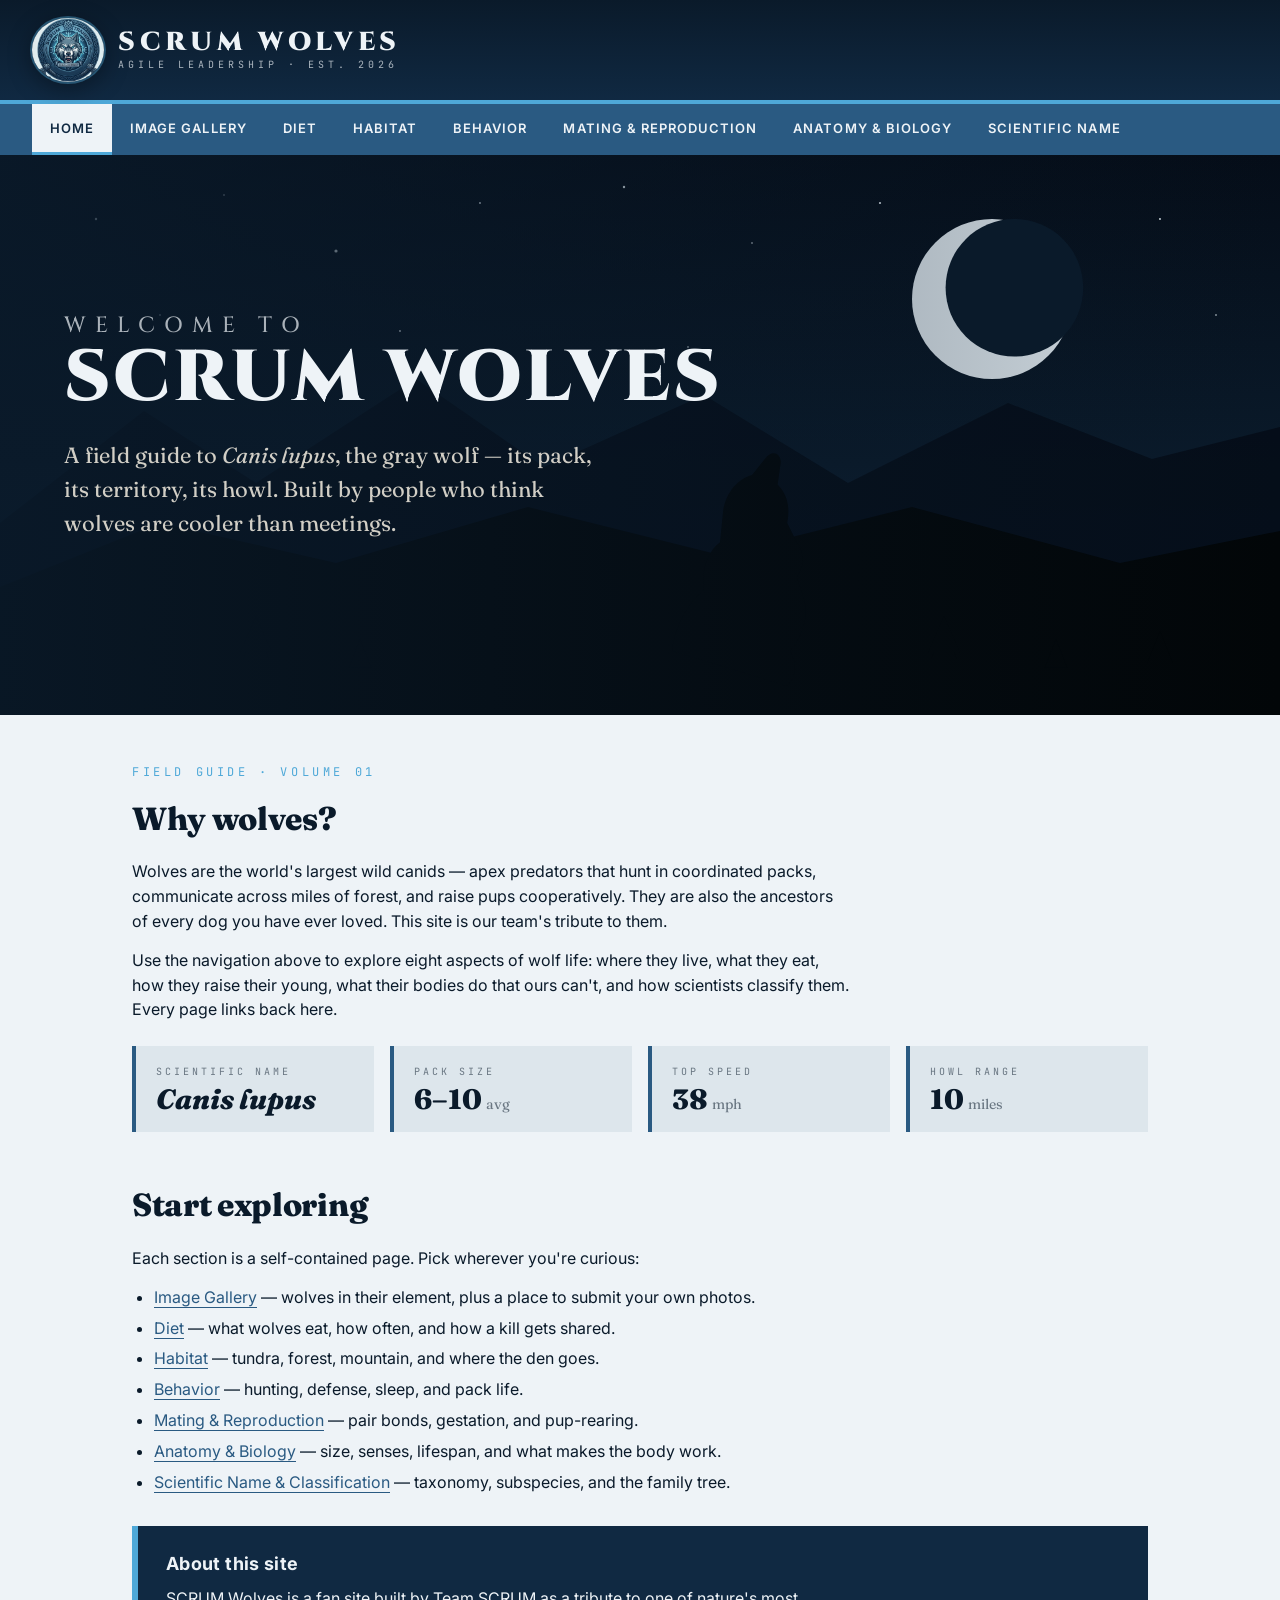
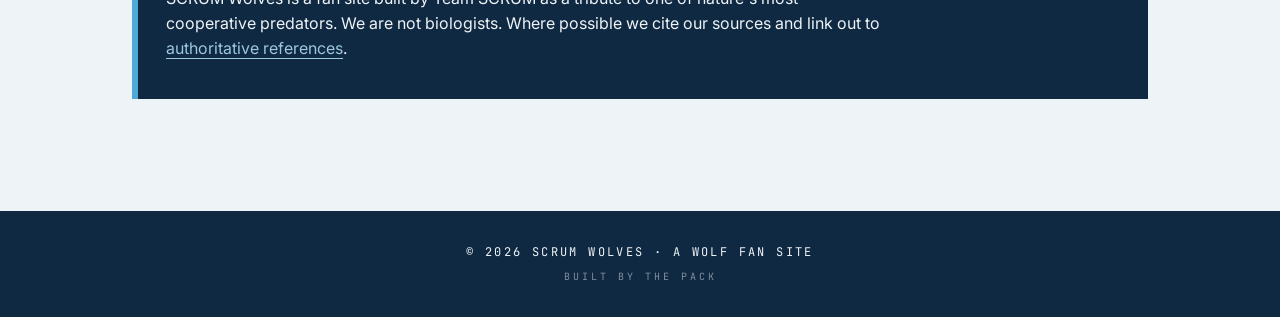
==== index.html @ 063d77d5 "Initial commit" ====
<!doctype html>
<html lang="en">
<head>
<meta charset="utf-8" />
<title>SCRUM Wolves — Home</title>
<meta name="viewport" content="width=device-width, initial-scale=1" />
<link rel="preconnect" href="https://fonts.googleapis.com" />
<link rel="preconnect" href="https://fonts.gstatic.com" crossorigin />
<link href="https://fonts.googleapis.com/css2?family=Cinzel:wght@500;700;900&family=Fraunces:opsz,wght@9..144,400;9..144,600;9..144,800&family=Inter:wght@400;500;600;700&family=JetBrains+Mono:wght@400;600&display=swap" rel="stylesheet" />
<link rel="stylesheet" href="site/styles.css" />
</head>
<body>

<header class="site-header">
  <div class="brand">
    <img src="site/logo.png" alt="SCRUM Wolves crest" />
    <div class="brand-text">SCRUM WOLVES<small>AGILE LEADERSHIP · EST. 2026</small></div>
  </div>
</header>

<nav class="site-nav">
  <a href="index.html" class="active">Home</a>
  <a href="gallery.html">Image Gallery</a>
  <a href="diet.html">Diet</a>
  <a href="habitat.html">Habitat</a>
  <a href="behavior.html">Behavior</a>
  <a href="mating.html">Mating &amp; Reproduction</a>
  <a href="anatomy.html">Anatomy &amp; Biology</a>
  <a href="classification.html">Scientific Name</a>
</nav>

<section class="hero">
  <svg class="hero-art" viewBox="0 0 1600 700" preserveAspectRatio="xMidYMid slice">
    <defs>
      <linearGradient id="sky" x1="0" y1="0" x2="0" y2="1">
        <stop offset="0" stop-color="#050d18" />
        <stop offset="0.55" stop-color="#0a1a2a" />
        <stop offset="1" stop-color="#102942" />
      </linearGradient>
    </defs>
    <rect width="1600" height="700" fill="url(#sky)" />
    <circle cx="1240" cy="180" r="100" fill="#dde6ec" />
    <circle cx="1268" cy="166" r="86" fill="#0a1a2a" />
    <!-- stars -->
    <g fill="#dde6ec">
      <circle cx="120" cy="80" r="1.5" /><circle cx="280" cy="50" r="1" /><circle cx="420" cy="120" r="2" />
      <circle cx="600" cy="60" r="1.2" /><circle cx="780" cy="40" r="1.5" /><circle cx="940" cy="110" r="1" />
      <circle cx="1100" cy="60" r="1.4" /><circle cx="1450" cy="80" r="1.2" /><circle cx="1520" cy="200" r="1" />
      <circle cx="200" cy="200" r="1" /><circle cx="500" cy="220" r="1.2" /><circle cx="860" cy="240" r="1" />
    </g>
    <!-- mountains -->
    <path d="M0 460 L 180 320 L 320 410 L 520 280 L 680 390 L 880 300 L 1060 410 L 1260 310 L 1440 380 L 1600 340 L 1600 700 L 0 700 Z" fill="#050d18" opacity="0.9" />
    <path d="M0 540 L 200 460 L 420 510 L 660 440 L 900 500 L 1140 440 L 1400 510 L 1600 470 L 1600 700 L 0 700 Z" fill="#020608" />
    <!-- trees -->
    <g fill="#020608">
      <g transform="translate(80 580)"><polygon points="0,0 -16,40 16,40" /><polygon points="0,-14 -20,32 20,32" /></g>
      <g transform="translate(180 600)"><polygon points="0,0 -14,36 14,36" /><polygon points="0,-12 -18,28 18,28" /></g>
      <g transform="translate(320 590)"><polygon points="0,0 -16,40 16,40" /><polygon points="0,-14 -20,32 20,32" /></g>
      <g transform="translate(450 605)"><polygon points="0,0 -14,36 14,36" /></g>
      <g transform="translate(1180 590)"><polygon points="0,0 -16,40 16,40" /><polygon points="0,-14 -20,32 20,32" /></g>
      <g transform="translate(1320 605)"><polygon points="0,0 -14,36 14,36" /></g>
      <g transform="translate(1450 595)"><polygon points="0,0 -16,40 16,40" /></g>
    </g>
    <!-- howling wolf silhouette -->
    <g transform="translate(900 620)" fill="#020608">
      <path d="M -60 0
               C -56 -36 -36 -64 -20 -76
               C -24 -100 -16 -124 0 -136
               L 4 -176
               C 8 -200 24 -216 40 -220
               L 56 -240
               C 64 -252 76 -248 76 -236
               L 72 -208
               C 84 -196 88 -180 84 -160
               L 96 -136
               C 108 -120 104 -104 96 -92
               L 104 -68
               C 112 -44 104 -20 88 0
               C 96 16 96 32 84 44
               Z" />
    </g>
  </svg>
  <div class="hero-overlay">
    <h1><small>WELCOME TO</small>SCRUM WOLVES</h1>
    <p>A field guide to <em>Canis lupus</em>, the gray wolf — its pack, its territory, its howl. Built by people who think wolves are cooler than meetings.</p>
  </div>
</section>

<main class="page">
  <div class="page-eyebrow">Field Guide · Volume 01</div>
  <h2 style="margin-top: 0;">Why wolves?</h2>
  <p>Wolves are the world's largest wild canids — apex predators that hunt in coordinated packs, communicate across miles of forest, and raise pups cooperatively. They are also the ancestors of every dog you have ever loved. This site is our team's tribute to them.</p>

  <p>Use the navigation above to explore eight aspects of wolf life: where they live, what they eat, how they raise their young, what their bodies do that ours can't, and how scientists classify them. Every page links back here.</p>

  <div class="fact-grid">
    <div class="fact"><div class="label">Scientific Name</div><div class="value" style="font-style:italic;">Canis lupus</div></div>
    <div class="fact"><div class="label">Pack Size</div><div class="value">6–10<span class="unit">avg</span></div></div>
    <div class="fact"><div class="label">Top Speed</div><div class="value">38<span class="unit">mph</span></div></div>
    <div class="fact"><div class="label">Howl Range</div><div class="value">10<span class="unit">miles</span></div></div>
  </div>

  <h2>Start exploring</h2>
  <p>Each section is a self-contained page. Pick wherever you're curious:</p>
  <ul>
    <li><a href="gallery.html">Image Gallery</a> — wolves in their element, plus a place to submit your own photos.</li>
    <li><a href="diet.html">Diet</a> — what wolves eat, how often, and how a kill gets shared.</li>
    <li><a href="habitat.html">Habitat</a> — tundra, forest, mountain, and where the den goes.</li>
    <li><a href="behavior.html">Behavior</a> — hunting, defense, sleep, and pack life.</li>
    <li><a href="mating.html">Mating &amp; Reproduction</a> — pair bonds, gestation, and pup-rearing.</li>
    <li><a href="anatomy.html">Anatomy &amp; Biology</a> — size, senses, lifespan, and what makes the body work.</li>
    <li><a href="classification.html">Scientific Name &amp; Classification</a> — taxonomy, subspecies, and the family tree.</li>
  </ul>

  <div class="callout">
    <h3>About this site</h3>
    <p>SCRUM Wolves is a fan site built by Team SCRUM as a tribute to one of nature's most cooperative predators. We are not biologists. Where possible we cite our sources and link out to <a href="https://www.iucnredlist.org/species/3746/119623865">authoritative references</a>.</p>
  </div>
</main>

<footer class="site-footer">
  © 2026 SCRUM WOLVES · A WOLF FAN SITE
  <small>BUILT BY THE PACK</small>
</footer>

</body>
</html>
---- site/styles.css ----
/* SCRUM Wolves — shared site styles */
:root {
  --ink: #0a1a2a;
  --paper: #eef3f7;
  --paper-2: #dde6ec;
  --moss: #2a5a82;       /* steel blue */
  --moss-2: #102942;     /* deep navy */
  --ember: #4ea8d8;      /* icy cyan accent */
  --gold: #9bc7e0;       /* pale steel */
  --rule: rgba(10,26,42,0.18);
  --mute: rgba(10,26,42,0.55);
}
* { box-sizing: border-box; }
html, body { margin: 0; padding: 0; }
body {
  font-family: 'Inter', -apple-system, BlinkMacSystemFont, system-ui, sans-serif;
  background: var(--paper);
  color: var(--ink);
  -webkit-font-smoothing: antialiased;
  line-height: 1.55;
}
a { color: var(--moss); text-decoration: none; border-bottom: 1px solid currentColor; }
a:hover { color: var(--ember); }
img { max-width: 100%; height: auto; }
::selection { background: var(--ember); color: var(--paper); }

/* Header / brand */
.site-header {
  background: linear-gradient(180deg, #0a1a2a 0%, #102942 100%);
  color: var(--paper);
  padding: 18px 32px;
  display: flex;
  align-items: center;
  gap: 18px;
  border-bottom: 4px solid var(--ember);
}
.site-header .brand img {
  height: 64px; width: auto;
  border-radius: 50%;
  box-shadow: 0 0 0 2px rgba(78,168,216,0.4), 0 6px 24px rgba(0,0,0,0.4);
}
.site-header .brand {
  display: flex; align-items: center; gap: 14px;
}
.site-header .brand-text {
  font-family: 'Cinzel', serif;
  font-weight: 900;
  font-size: 26px;
  letter-spacing: 0.18em;
  line-height: 1;
}
.site-header .brand-text small {
  display: block;
  font-family: 'JetBrains Mono', monospace;
  font-weight: 400;
  font-size: 10px;
  letter-spacing: 0.4em;
  opacity: 0.7;
  margin-top: 4px;
}

/* Nav */
.site-nav {
  background: var(--moss);
  padding: 0 32px;
  display: flex;
  flex-wrap: wrap;
  gap: 0;
}
.site-nav a {
  color: var(--paper);
  border: none;
  padding: 14px 18px;
  font-size: 13px;
  font-weight: 600;
  letter-spacing: 0.08em;
  text-transform: uppercase;
  border-bottom: 3px solid transparent;
  transition: background 0.15s, border-color 0.15s;
}
.site-nav a:hover { background: rgba(0,0,0,0.2); color: var(--paper); }
.site-nav a.active {
  background: var(--paper);
  color: var(--moss-2);
  border-bottom-color: var(--ember);
}

/* Page */
.page {
  max-width: 1080px;
  margin: 0 auto;
  padding: 48px 32px 80px;
}
.page-eyebrow {
  font-family: 'JetBrains Mono', monospace;
  font-size: 12px;
  letter-spacing: 0.3em;
  text-transform: uppercase;
  color: var(--ember);
  margin-bottom: 12px;
}
h1.page-title {
  font-family: 'Fraunces', 'Cinzel', serif;
  font-weight: 800;
  font-size: 64px;
  line-height: 1;
  letter-spacing: -0.02em;
  margin: 0 0 16px;
}
.page-lede {
  font-family: 'Fraunces', serif;
  font-size: 22px;
  line-height: 1.45;
  color: var(--mute);
  max-width: 720px;
  margin: 0 0 40px;
}
h2 {
  font-family: 'Fraunces', serif;
  font-weight: 800;
  font-size: 32px;
  letter-spacing: -0.01em;
  margin: 48px 0 16px;
}
h3 {
  font-family: 'Inter', sans-serif;
  font-weight: 700;
  font-size: 18px;
  letter-spacing: 0.02em;
  margin: 28px 0 8px;
}
p { margin: 0 0 14px; max-width: 72ch; }
ul, ol { padding-left: 22px; margin: 0 0 16px; }
li { margin-bottom: 6px; }

/* Cards & blocks */
.fact-grid {
  display: grid;
  grid-template-columns: repeat(auto-fit, minmax(220px, 1fr));
  gap: 16px;
  margin: 24px 0;
}
.fact {
  background: var(--paper-2);
  border-left: 4px solid var(--moss);
  padding: 18px 20px;
}
.fact .label {
  font-family: 'JetBrains Mono', monospace;
  font-size: 10px;
  letter-spacing: 0.3em;
  text-transform: uppercase;
  color: var(--mute);
  margin-bottom: 4px;
}
.fact .value {
  font-family: 'Fraunces', serif;
  font-size: 28px;
  font-weight: 800;
  line-height: 1.1;
}
.fact .unit { font-size: 14px; color: var(--mute); margin-left: 4px; font-weight: 400; }

.callout {
  background: var(--moss-2);
  color: var(--paper);
  padding: 24px 28px;
  margin: 32px 0;
  border-left: 6px solid var(--ember);
}
.callout h3 { color: var(--paper); margin-top: 0; }
.callout a { color: var(--gold); }

/* Footer */
.site-footer {
  background: var(--moss-2);
  color: var(--paper);
  padding: 32px;
  text-align: center;
  font-family: 'JetBrains Mono', monospace;
  font-size: 12px;
  letter-spacing: 0.2em;
}
.site-footer small { display: block; margin-top: 8px; opacity: 0.5; letter-spacing: 0.3em; }

/* Hero */
.hero {
  position: relative;
  background: var(--moss-2);
  color: var(--paper);
  padding: 0;
  overflow: hidden;
}
.hero-art { display: block; width: 100%; height: auto; }
.hero-overlay {
  position: absolute; inset: 0;
  display: flex; flex-direction: column; justify-content: center;
  padding: 48px 64px;
  background: linear-gradient(90deg, rgba(10,26,42,0.85) 0%, rgba(10,26,42,0.3) 60%, transparent 100%);
}
.hero-overlay h1 {
  font-family: 'Cinzel', serif;
  font-weight: 900;
  font-size: 72px;
  margin: 0;
  letter-spacing: 0.04em;
  line-height: 0.95;
}
.hero-overlay h1 small {
  display: block;
  font-size: 22px;
  letter-spacing: 0.4em;
  font-weight: 500;
  opacity: 0.7;
  margin-bottom: 8px;
}
.hero-overlay p {
  font-family: 'Fraunces', serif;
  font-size: 22px;
  max-width: 540px;
  margin-top: 24px;
  color: rgba(244,239,226,0.85);
}

/* Gallery */
.gallery-grid {
  display: grid;
  grid-template-columns: repeat(auto-fit, minmax(280px, 1fr));
  gap: 18px;
  margin: 32px 0;
}
.gallery-card {
  background: var(--paper-2);
  border: 1px solid var(--rule);
}
.gallery-card .img {
  aspect-ratio: 4 / 3;
  background: var(--ink);
  overflow: hidden;
}
.gallery-card .img svg { display: block; width: 100%; height: 100%; }
.gallery-card .meta { padding: 14px 16px; }
.gallery-card .meta .cap { font-weight: 600; font-size: 14px; }
.gallery-card .meta .alt { font-size: 12px; color: var(--mute); margin-top: 2px; }

/* Submit form */
.submit-box {
  background: var(--paper-2);
  border: 2px dashed var(--moss);
  padding: 28px;
  margin: 32px 0;
}
.submit-box label { display: block; font-size: 12px; font-weight: 600; letter-spacing: 0.1em; text-transform: uppercase; color: var(--mute); margin-bottom: 6px; }
.submit-box input, .submit-box textarea {
  width: 100%; padding: 10px 12px; font: inherit; border: 1px solid var(--rule); background: var(--paper); margin-bottom: 14px;
}
.submit-box button {
  background: var(--ember); color: var(--paper); border: none; padding: 12px 24px; font-weight: 600; letter-spacing: 0.1em; text-transform: uppercase; cursor: pointer;
}
.submit-box button:hover { background: var(--moss-2); }

/* Tables */
table.spec {
  width: 100%; border-collapse: collapse; margin: 16px 0;
}
table.spec th, table.spec td {
  text-align: left; padding: 12px 14px; border-bottom: 1px solid var(--rule);
}
table.spec th {
  font-family: 'JetBrains Mono', monospace;
  font-size: 11px; letter-spacing: 0.2em; text-transform: uppercase;
  color: var(--mute); font-weight: 600; width: 40%;
}

/* Diet bars */
.diet-bar {
  display: grid; grid-template-columns: 140px 1fr 60px; align-items: center;
  gap: 12px; margin: 8px 0;
}
.diet-bar .name { font-weight: 600; }
.diet-bar .track { background: var(--paper-2); height: 18px; border: 1px solid var(--rule); }
.diet-bar .fill { background: var(--moss); height: 100%; }
.diet-bar .pct { font-family: 'JetBrains Mono', monospace; font-size: 13px; color: var(--mute); }

/* Anatomy diagram */
.anatomy-figure {
  background: var(--paper-2);
  border: 1px solid var(--rule);
  padding: 24px;
  margin: 24px 0;
}

/* Responsive */
@media (max-width: 720px) {
  h1.page-title { font-size: 40px; }
  .hero-overlay { padding: 32px; }
  .hero-overlay h1 { font-size: 44px; }
  .hero-overlay h1 small { font-size: 14px; }
  .hero-overlay p { font-size: 16px; }
  .page { padding: 32px 20px 60px; }
  .site-header { padding: 14px 20px; }
  .site-nav { padding: 0 8px; }
  .site-nav a { padding: 10px 12px; font-size: 11px; }
}
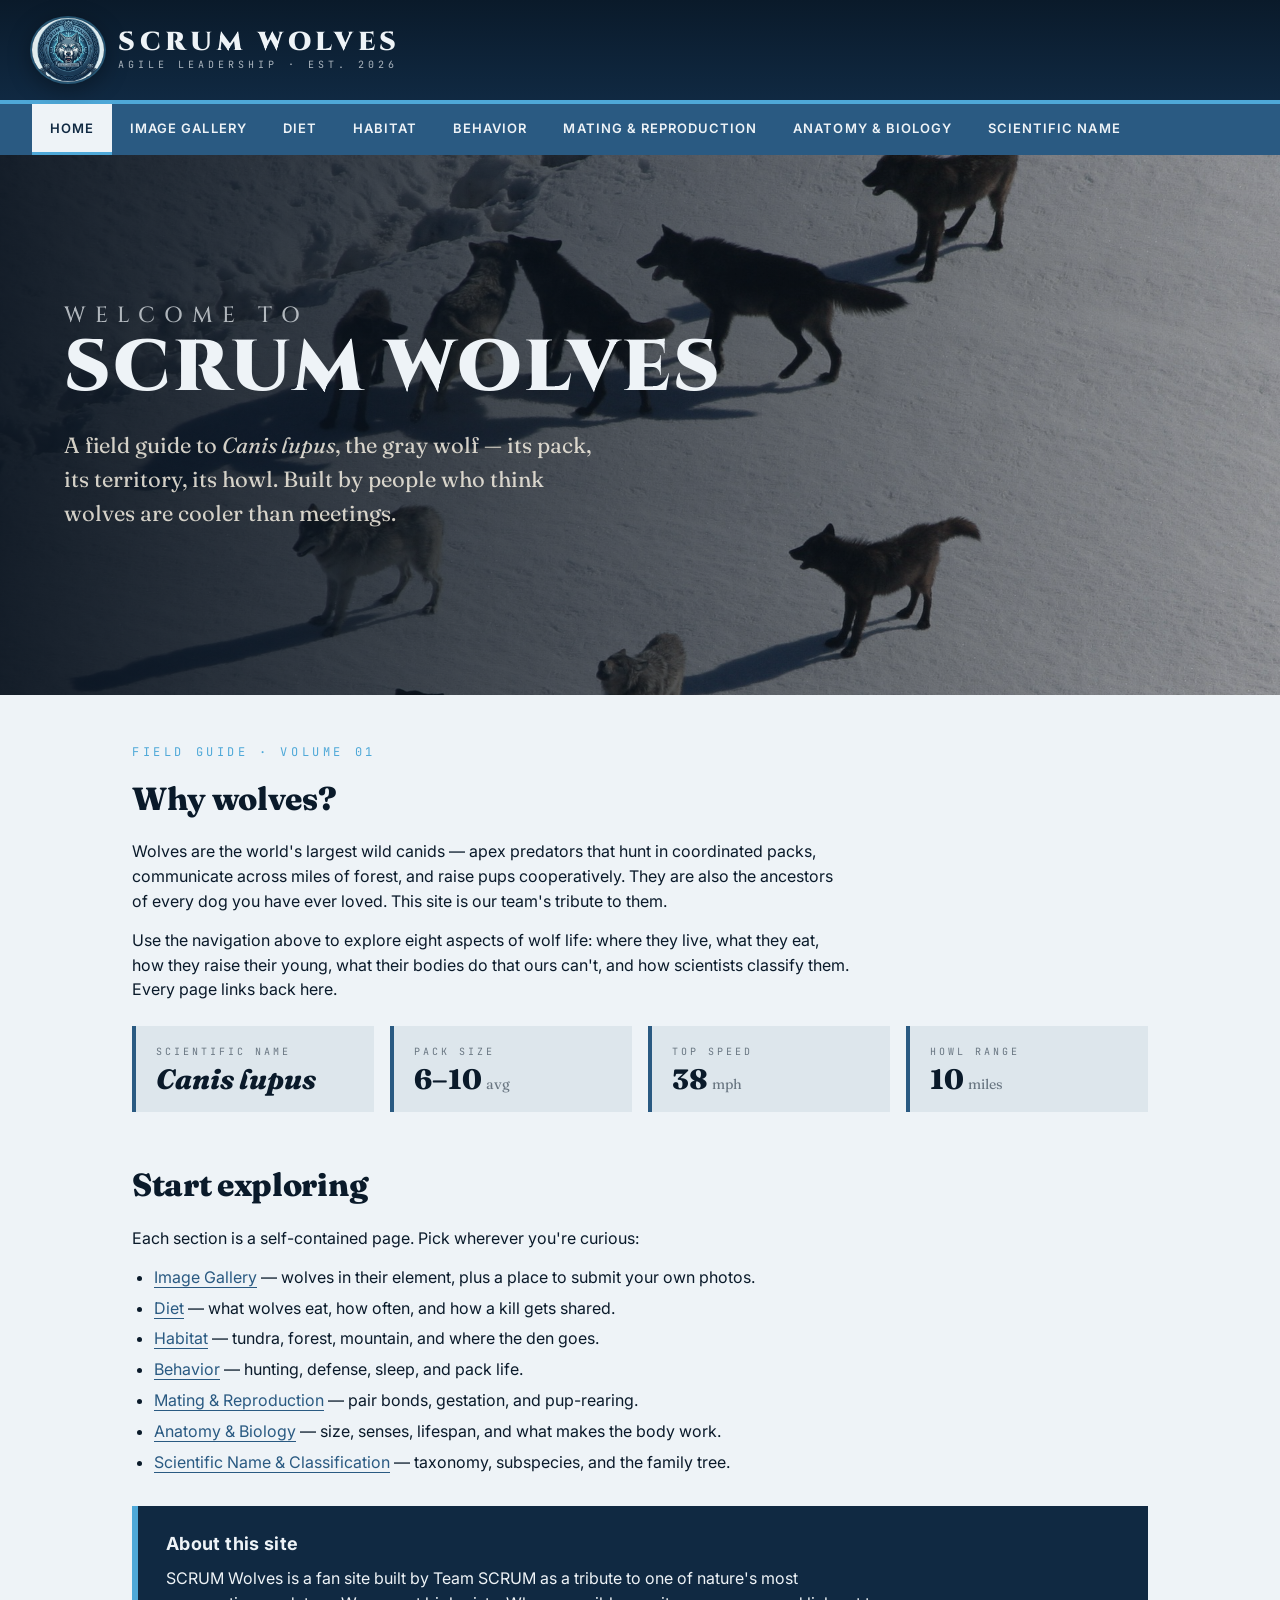
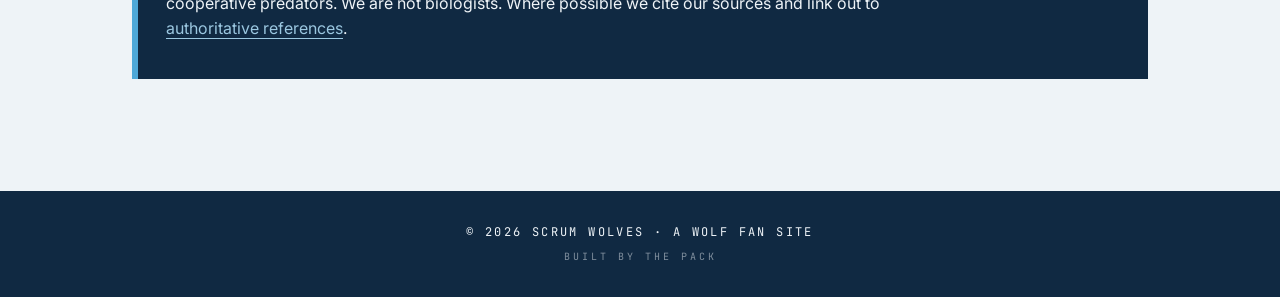
==== commit 902b0b33: "changes" ====
--- a/index.html
+++ b/index.html
@@ -30,56 +30,7 @@
 </nav>
 
 <section class="hero">
-  <svg class="hero-art" viewBox="0 0 1600 700" preserveAspectRatio="xMidYMid slice">
-    <defs>
-      <linearGradient id="sky" x1="0" y1="0" x2="0" y2="1">
-        <stop offset="0" stop-color="#050d18" />
-        <stop offset="0.55" stop-color="#0a1a2a" />
-        <stop offset="1" stop-color="#102942" />
-      </linearGradient>
-    </defs>
-    <rect width="1600" height="700" fill="url(#sky)" />
-    <circle cx="1240" cy="180" r="100" fill="#dde6ec" />
-    <circle cx="1268" cy="166" r="86" fill="#0a1a2a" />
-    <!-- stars -->
-    <g fill="#dde6ec">
-      <circle cx="120" cy="80" r="1.5" /><circle cx="280" cy="50" r="1" /><circle cx="420" cy="120" r="2" />
-      <circle cx="600" cy="60" r="1.2" /><circle cx="780" cy="40" r="1.5" /><circle cx="940" cy="110" r="1" />
-      <circle cx="1100" cy="60" r="1.4" /><circle cx="1450" cy="80" r="1.2" /><circle cx="1520" cy="200" r="1" />
-      <circle cx="200" cy="200" r="1" /><circle cx="500" cy="220" r="1.2" /><circle cx="860" cy="240" r="1" />
-    </g>
-    <!-- mountains -->
-    <path d="M0 460 L 180 320 L 320 410 L 520 280 L 680 390 L 880 300 L 1060 410 L 1260 310 L 1440 380 L 1600 340 L 1600 700 L 0 700 Z" fill="#050d18" opacity="0.9" />
-    <path d="M0 540 L 200 460 L 420 510 L 660 440 L 900 500 L 1140 440 L 1400 510 L 1600 470 L 1600 700 L 0 700 Z" fill="#020608" />
-    <!-- trees -->
-    <g fill="#020608">
-      <g transform="translate(80 580)"><polygon points="0,0 -16,40 16,40" /><polygon points="0,-14 -20,32 20,32" /></g>
-      <g transform="translate(180 600)"><polygon points="0,0 -14,36 14,36" /><polygon points="0,-12 -18,28 18,28" /></g>
-      <g transform="translate(320 590)"><polygon points="0,0 -16,40 16,40" /><polygon points="0,-14 -20,32 20,32" /></g>
-      <g transform="translate(450 605)"><polygon points="0,0 -14,36 14,36" /></g>
-      <g transform="translate(1180 590)"><polygon points="0,0 -16,40 16,40" /><polygon points="0,-14 -20,32 20,32" /></g>
-      <g transform="translate(1320 605)"><polygon points="0,0 -14,36 14,36" /></g>
-      <g transform="translate(1450 595)"><polygon points="0,0 -16,40 16,40" /></g>
-    </g>
-    <!-- howling wolf silhouette -->
-    <g transform="translate(900 620)" fill="#020608">
-      <path d="M -60 0
-               C -56 -36 -36 -64 -20 -76
-               C -24 -100 -16 -124 0 -136
-               L 4 -176
-               C 8 -200 24 -216 40 -220
-               L 56 -240
-               C 64 -252 76 -248 76 -236
-               L 72 -208
-               C 84 -196 88 -180 84 -160
-               L 96 -136
-               C 108 -120 104 -104 96 -92
-               L 104 -68
-               C 112 -44 104 -20 88 0
-               C 96 16 96 32 84 44
-               Z" />
-    </g>
-  </svg>
+  <img class="hero-art" src="site/hero-wolf.jpg" alt="A pack of wolves on snow in Yellowstone" />
   <div class="hero-overlay">
     <h1><small>WELCOME TO</small>SCRUM WOLVES</h1>
     <p>A field guide to <em>Canis lupus</em>, the gray wolf — its pack, its territory, its howl. Built by people who think wolves are cooler than meetings.</p>
@@ -114,7 +65,7 @@
 
   <div class="callout">
     <h3>About this site</h3>
-    <p>SCRUM Wolves is a fan site built by Team SCRUM as a tribute to one of nature's most cooperative predators. We are not biologists. Where possible we cite our sources and link out to <a href="https://www.iucnredlist.org/species/3746/119623865">authoritative references</a>.</p>
+    <p>SCRUM Wolves is a fan site built by Team SCRUM as a tribute to one of nature's most cooperative predators. We are not biologists. Where possible we cite our sources and link out to <a href="https://www.iucnredlist.org/species/3746/119623865" target="_blank" rel="noopener noreferrer">authoritative references</a>.</p>
   </div>
 </main>
 
--- a/site/styles.css
+++ b/site/styles.css
@@ -191,12 +191,12 @@
   padding: 0;
   overflow: hidden;
 }
-.hero-art { display: block; width: 100%; height: auto; }
+.hero-art { display: block; width: 100%; height: clamp(420px, 60vh, 680px); object-fit: cover; object-position: center 40%; filter: brightness(0.78) saturate(0.9); }
 .hero-overlay {
   position: absolute; inset: 0;
   display: flex; flex-direction: column; justify-content: center;
   padding: 48px 64px;
-  background: linear-gradient(90deg, rgba(10,26,42,0.85) 0%, rgba(10,26,42,0.3) 60%, transparent 100%);
+  background: linear-gradient(90deg, rgba(8,18,30,0.92) 0%, rgba(8,18,30,0.55) 50%, rgba(8,18,30,0.15) 100%);
 }
 .hero-overlay h1 {
   font-family: 'Cinzel', serif;
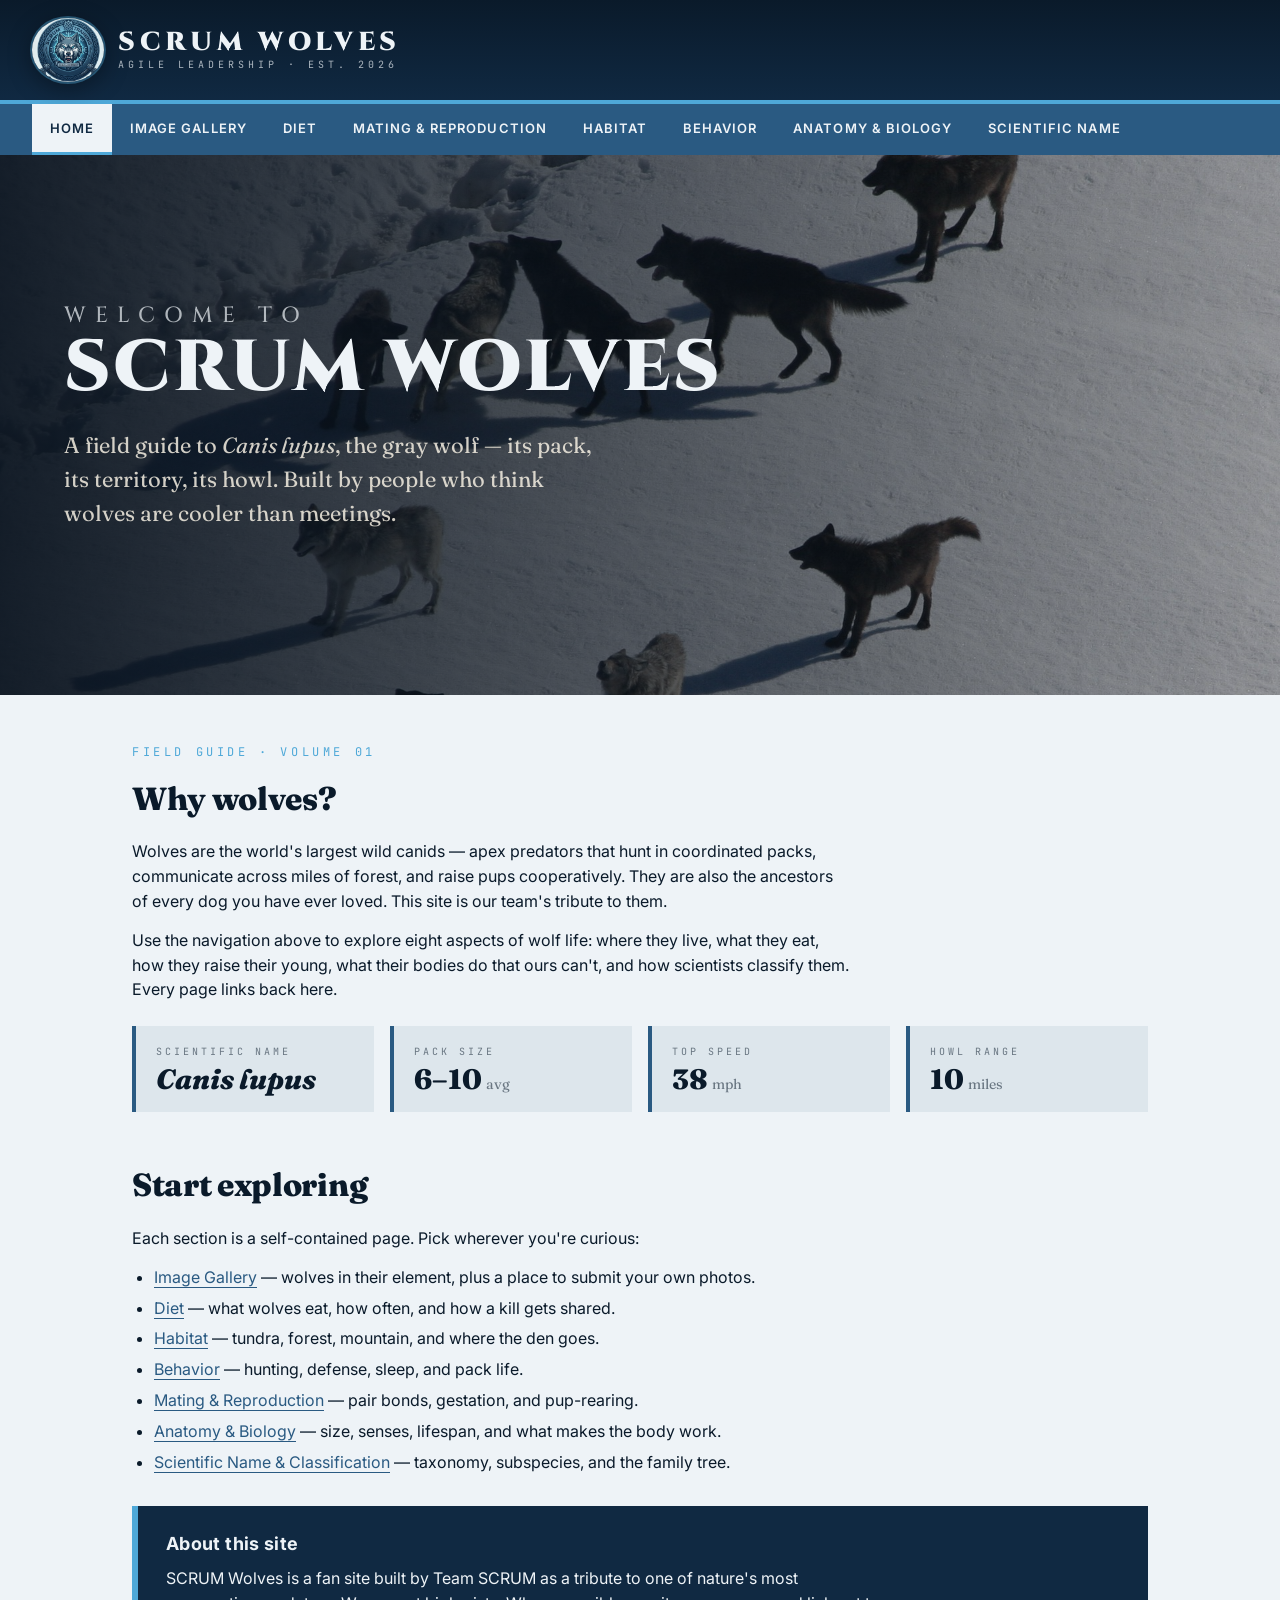
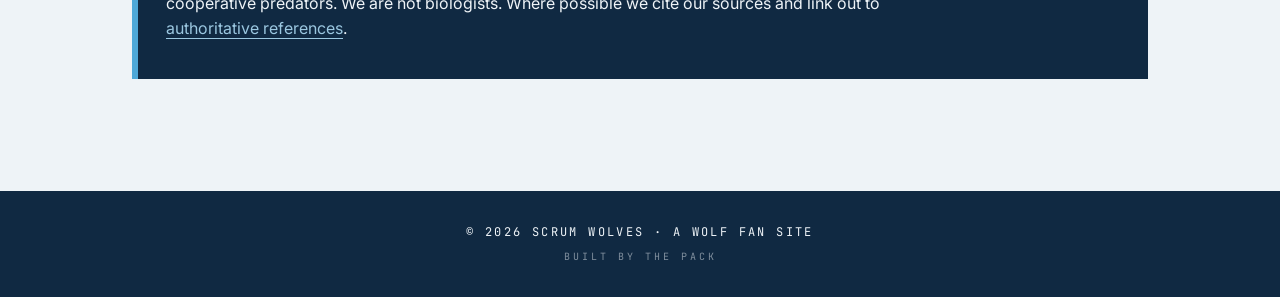
==== commit 5e148dd7: "menu" ====
--- a/index.html
+++ b/index.html
@@ -22,9 +22,9 @@
   <a href="index.html" class="active">Home</a>
   <a href="gallery.html">Image Gallery</a>
   <a href="diet.html">Diet</a>
+  <a href="mating.html">Mating &amp; Reproduction</a>
   <a href="habitat.html">Habitat</a>
   <a href="behavior.html">Behavior</a>
-  <a href="mating.html">Mating &amp; Reproduction</a>
   <a href="anatomy.html">Anatomy &amp; Biology</a>
   <a href="classification.html">Scientific Name</a>
 </nav>
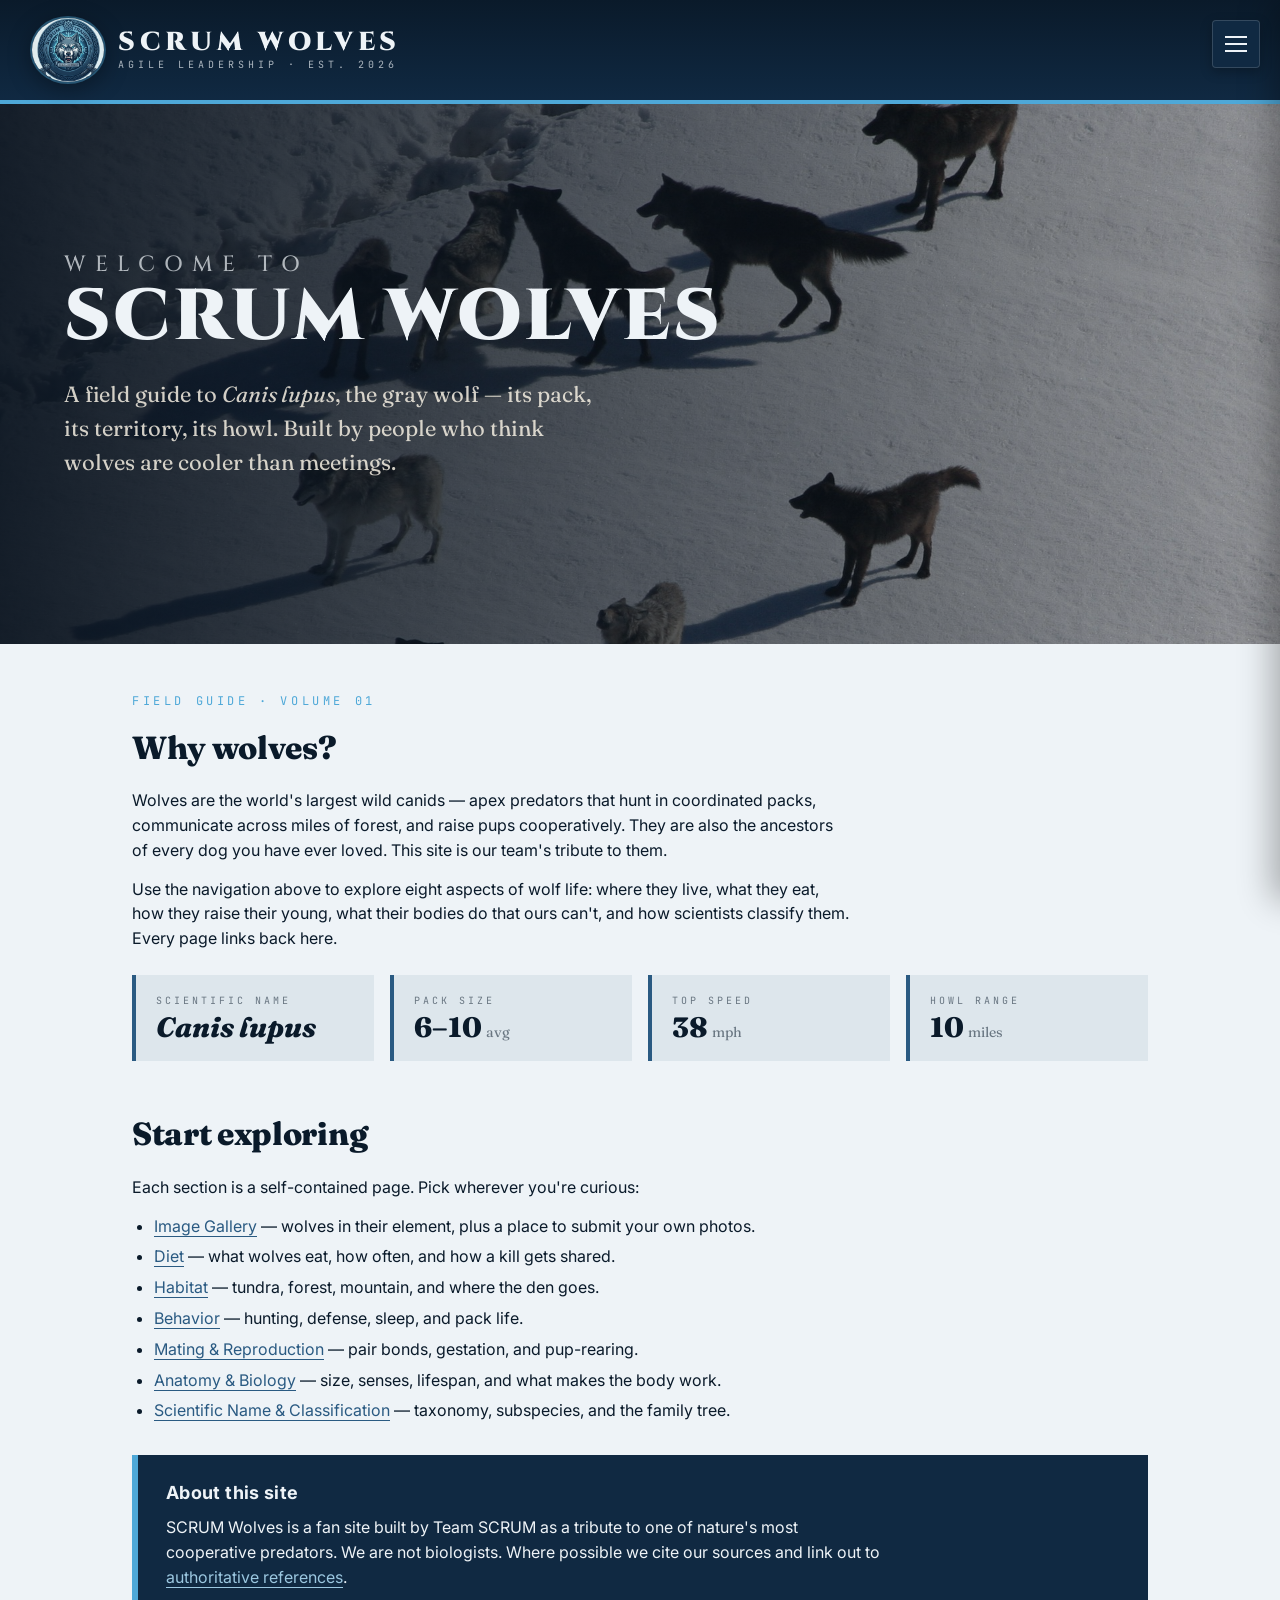
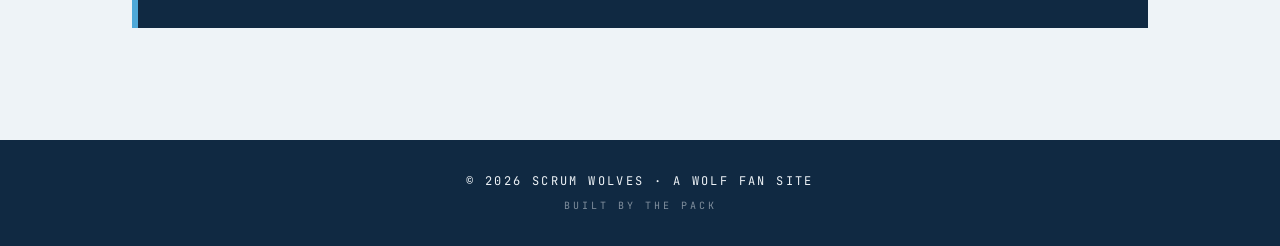
==== commit fb9a0ed9: "sprint 1" ====
--- a/index.html
+++ b/index.html
@@ -18,14 +18,19 @@
   </div>
 </header>
 
-<nav class="site-nav">
+<button class="nav-toggle" aria-label="Open navigation" aria-expanded="false" aria-controls="primary-nav"><span class="bar"></span></button>
+<div class="nav-backdrop" aria-hidden="true"></div>
+<nav class="site-nav" id="primary-nav">
   <a href="index.html" class="active">Home</a>
   <a href="gallery.html">Image Gallery</a>
   <a href="diet.html">Diet</a>
   <a href="mating.html">Mating &amp; Reproduction</a>
   <a href="habitat.html">Habitat</a>
   <a href="behavior.html">Behavior</a>
+  <a href="communication.html">Communication</a>
   <a href="anatomy.html">Anatomy &amp; Biology</a>
+  <a href="pop-culture.html">Pop Culture</a>
+  <a href="facts.html">Fun Facts</a>
   <a href="classification.html">Scientific Name</a>
 </nav>
 
@@ -74,5 +79,6 @@
   <small>BUILT BY THE PACK</small>
 </footer>
 
+<script src="site/nav.js"></script>
 </body>
 </html>
--- a/site/styles.css
+++ b/site/styles.css
@@ -60,29 +60,83 @@
 }
 
 /* Nav */
+/* Hamburger button (top-right of header) */
+.nav-toggle {
+  position: fixed;
+  top: 20px; right: 20px;
+  width: 48px; height: 48px;
+  background: var(--moss-2);
+  color: var(--paper);
+  border: 1px solid rgba(255,255,255,0.15);
+  border-radius: 4px;
+  cursor: pointer;
+  z-index: 1001;
+  display: flex; align-items: center; justify-content: center;
+  box-shadow: 0 4px 12px rgba(0,0,0,0.25);
+  transition: background 0.15s;
+}
+.nav-toggle:hover { background: var(--moss); }
+.nav-toggle .bar {
+  display: block; width: 22px; height: 2px;
+  background: currentColor;
+  position: relative;
+  transition: transform 0.2s, opacity 0.2s;
+}
+.nav-toggle .bar::before,
+.nav-toggle .bar::after {
+  content: ''; position: absolute; left: 0;
+  width: 22px; height: 2px; background: currentColor;
+  transition: transform 0.2s, top 0.2s;
+}
+.nav-toggle .bar::before { top: -7px; }
+.nav-toggle .bar::after { top: 7px; }
+body.nav-open .nav-toggle .bar { background: transparent; }
+body.nav-open .nav-toggle .bar::before { top: 0; transform: rotate(45deg); }
+body.nav-open .nav-toggle .bar::after { top: 0; transform: rotate(-45deg); }
+
+/* Backdrop */
+.nav-backdrop {
+  position: fixed; inset: 0;
+  background: rgba(10,26,42,0.55);
+  opacity: 0; pointer-events: none;
+  transition: opacity 0.2s;
+  z-index: 999;
+}
+body.nav-open .nav-backdrop { opacity: 1; pointer-events: auto; }
+
+/* Sidebar nav */
 .site-nav {
-  background: var(--moss);
-  padding: 0 32px;
+  position: fixed;
+  top: 0; right: 0;
+  width: min(320px, 86vw); height: 100vh;
+  background: linear-gradient(180deg, var(--moss-2) 0%, #050d18 100%);
+  padding: 88px 0 24px;
   display: flex;
-  flex-wrap: wrap;
+  flex-direction: column;
   gap: 0;
-}
+  z-index: 1000;
+  transform: translateX(100%);
+  transition: transform 0.25s ease-out;
+  box-shadow: -8px 0 32px rgba(0,0,0,0.3);
+  overflow-y: auto;
+}
+body.nav-open .site-nav { transform: translateX(0); }
 .site-nav a {
   color: var(--paper);
   border: none;
-  padding: 14px 18px;
-  font-size: 13px;
+  padding: 14px 28px;
+  font-size: 14px;
   font-weight: 600;
-  letter-spacing: 0.08em;
+  letter-spacing: 0.12em;
   text-transform: uppercase;
-  border-bottom: 3px solid transparent;
-  transition: background 0.15s, border-color 0.15s;
-}
-.site-nav a:hover { background: rgba(0,0,0,0.2); color: var(--paper); }
+  border-left: 3px solid transparent;
+  transition: background 0.15s, border-color 0.15s, padding-left 0.15s;
+}
+.site-nav a:hover { background: rgba(78,168,216,0.12); color: var(--paper); padding-left: 32px; }
 .site-nav a.active {
-  background: var(--paper);
-  color: var(--moss-2);
-  border-bottom-color: var(--ember);
+  background: rgba(78,168,216,0.18);
+  color: var(--ember);
+  border-left-color: var(--ember);
 }
 
 /* Page */
@@ -242,6 +296,59 @@
 .gallery-card .meta { padding: 14px 16px; }
 .gallery-card .meta .cap { font-weight: 600; font-size: 14px; }
 .gallery-card .meta .alt { font-size: 12px; color: var(--mute); margin-top: 2px; }
+
+/* Pop culture cards */
+.pc-grid { display: grid; grid-template-columns: repeat(auto-fill, minmax(260px, 1fr)); gap: 20px; margin: 24px 0 40px; }
+.pc-card {
+  background: var(--paper);
+  border: 1px solid var(--rule);
+  display: flex; flex-direction: column;
+  transition: transform 0.15s, box-shadow 0.15s;
+}
+.pc-card:hover { transform: translateY(-2px); box-shadow: 0 8px 24px rgba(10,26,42,0.12); }
+.pc-thumb {
+  aspect-ratio: 3 / 2;
+  background: var(--moss-2);
+  position: relative;
+  overflow: hidden;
+  display: flex; align-items: center; justify-content: center;
+}
+.pc-thumb svg { width: 56px; height: 56px; opacity: 0.95; }
+.pc-thumb.movie { background: linear-gradient(135deg, #102942 0%, #2a5a82 100%); }
+.pc-thumb.book { background: linear-gradient(135deg, #2a5a82 0%, #4ea8d8 100%); }
+.pc-thumb.doc { background: linear-gradient(135deg, #1f3a52 0%, #2a5a82 100%); }
+.pc-thumb.article { background: linear-gradient(135deg, #102942 0%, #1f3a52 100%); }
+.pc-thumb.myth { background: linear-gradient(135deg, #6b1f1f 0%, #c44a4a 100%); }
+.pc-tag {
+  position: absolute; top: 12px; left: 12px;
+  font-family: 'JetBrains Mono', monospace; font-size: 10px; font-weight: 700;
+  letter-spacing: 0.15em; text-transform: uppercase;
+  color: var(--paper); background: rgba(0,0,0,0.3); padding: 4px 8px; border-radius: 2px;
+}
+.pc-year {
+  position: absolute; bottom: 12px; right: 12px;
+  font-family: 'JetBrains Mono', monospace; font-size: 11px; color: var(--paper); opacity: 0.8;
+}
+.pc-body { padding: 16px 18px 18px; flex: 1; display: flex; flex-direction: column; }
+.pc-body h4 {
+  font-family: 'Cinzel', serif; font-weight: 700; font-size: 17px; margin: 0 0 4px;
+  color: var(--moss-2); line-height: 1.25;
+}
+.pc-body .by { font-size: 12px; color: var(--mute); margin: 0 0 10px; font-style: italic; }
+.pc-body p { font-size: 14px; line-height: 1.5; margin: 0; color: var(--ink); }
+.pc-myth-card {
+  background: var(--paper);
+  border: 1px solid var(--rule);
+  border-left: 4px solid #c44a4a;
+  padding: 22px 24px;
+  margin: 16px 0;
+}
+.pc-myth-card h3 { margin-top: 0; color: #6b1f1f; }
+.pc-myth-card .myth-tag {
+  display: inline-block; font-family: 'JetBrains Mono', monospace; font-size: 11px;
+  font-weight: 700; letter-spacing: 0.15em; text-transform: uppercase;
+  color: #6b1f1f; background: rgba(196, 74, 74, 0.12); padding: 3px 8px; margin-bottom: 8px;
+}
 
 /* Submit form */
 .submit-box {
@@ -298,7 +405,6 @@
   .hero-overlay h1 small { font-size: 14px; }
   .hero-overlay p { font-size: 16px; }
   .page { padding: 32px 20px 60px; }
-  .site-header { padding: 14px 20px; }
-  .site-nav { padding: 0 8px; }
-  .site-nav a { padding: 10px 12px; font-size: 11px; }
-}
+  .site-header { padding: 14px 20px; padding-right: 80px; }
+  .nav-toggle { top: 14px; right: 14px; width: 44px; height: 44px; }
+}
